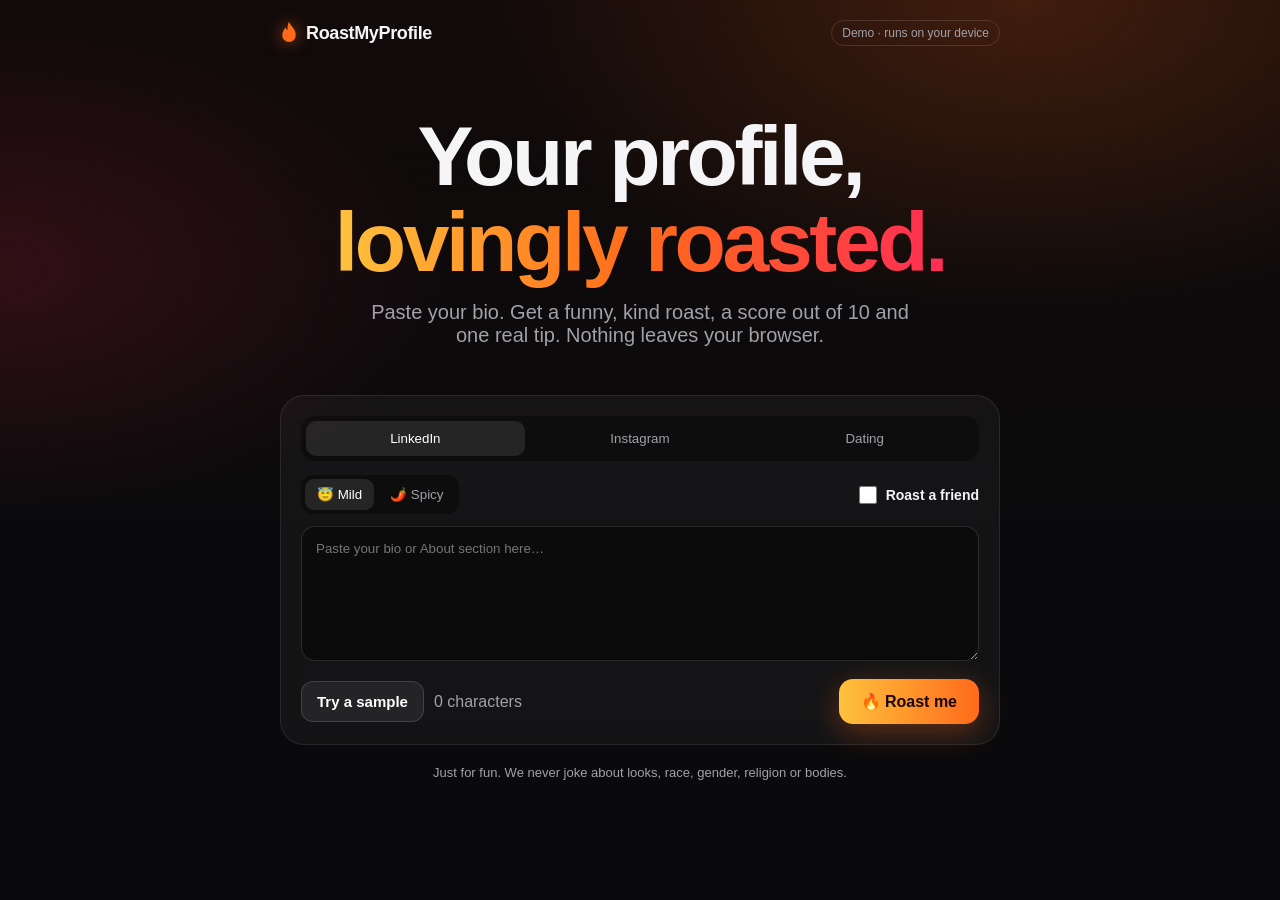
==== index.html @ ace3ea8f "RoastMyProfile demo" ====
<!doctype html><html lang="en"><head><meta charset="utf-8"><meta name="viewport" content="width=device-width,initial-scale=1">
<title>RoastMyProfile — a funny, kind roast of your profile</title>
<meta name="description" content="Paste your LinkedIn, Instagram or dating bio. Get a funny-but-kind roast, a score and one real tip.">
<meta name="theme-color" content="#0a0a0c">
<link rel="canonical" href="https://mxhoaib.github.io/roastmyprofile/">
<meta property="og:type" content="website"><meta property="og:site_name" content="RoastMyProfile">
<meta property="og:title" content="RoastMyProfile: get your bio lovingly roasted 🔥">
<meta property="og:description" content="Paste your LinkedIn, Instagram or dating bio. Get a funny roast, a Savagery score and one real tip.">
<meta property="og:url" content="https://mxhoaib.github.io/roastmyprofile/"><meta property="og:image" content="https://mxhoaib.github.io/roastmyprofile/og-image.png">
<meta property="og:image:width" content="1200"><meta property="og:image:height" content="630"><meta property="og:image:alt" content="RoastMyProfile: your profile, lovingly roasted">
<meta name="twitter:card" content="summary_large_image"><meta name="twitter:title" content="RoastMyProfile: get your bio lovingly roasted 🔥">
<meta name="twitter:description" content="Funny-but-kind roasts of your LinkedIn, Instagram or dating bio."><meta name="twitter:image" content="https://mxhoaib.github.io/roastmyprofile/og-image.png">
<link rel="stylesheet" href="style.css"></head><body>
<div class="bg" aria-hidden="true"></div>
<header class="wrap top"><div class="logo"><svg viewBox="0 0 24 32" class="flame" aria-hidden="true"><path d="M12 1c2 6 9 9 9 18a9 9 0 0 1-18 0c0-5 3-7 4-11 1 3 2 4 3 4 0-4 0-7 2-11z"/></svg>RoastMyProfile</div><span class="pill">Demo · runs on your device</span></header>
<main class="wrap">
<section class="hero"><h1>Your profile,<br><span class="grad">lovingly roasted.</span></h1><p class="sub">Paste your bio. Get a funny, kind roast, a score out of 10 and one real tip. Nothing leaves your browser.</p></section>
<section class="panel" id="app">
<div class="types" role="radiogroup" aria-label="Profile type">
<button role="radio" aria-checked="true" data-type="linkedin" class="on">LinkedIn</button>
<button role="radio" aria-checked="false" data-type="instagram">Instagram</button>
<button role="radio" aria-checked="false" data-type="dating">Dating</button></div>
<div class="opts"><div class="seg" role="radiogroup" aria-label="Heat level"><button role="radio" aria-checked="true" data-heat="mild" class="on">😇 Mild</button><button role="radio" aria-checked="false" data-heat="spicy">🌶️ Spicy</button></div>
<label class="friend"><input type="checkbox" id="friend"> Roast a friend</label></div>
<p id="friendnote" class="muted small" hidden>Paste your friend's bio, roast it, then send them the link. It opens with their roast.</p>
<label for="txt" class="sr">Profile text</label>
<textarea id="txt" rows="7" placeholder="Paste your bio or About section here…"></textarea>
<div class="row"><button id="sample" class="ghost">Try a sample</button><span id="count" class="muted">0 characters</span><button id="go" class="cta">🔥 Roast me</button></div>
</section>
<section id="out" class="panel result" hidden aria-live="polite">
<div class="scorebox"><div class="score"><span id="score">0</span><small>/10</small></div><div id="verdict" class="verdict"></div></div>
<ol id="lines" class="lines"></ol>
<div class="tip"><b>One real tip:</b> <span id="tip"></span></div>
<a class="cta fix" id="fix" href="https://paypal.me/imshoi/5USD" target="_blank" rel="noopener">✨ Fix it for $5</a>
<div class="seg sizes" role="radiogroup" aria-label="Card size"><button role="radio" aria-checked="true" data-size="4x5" class="on">4:5</button><button role="radio" aria-checked="false" data-size="9x16">9:16 Story</button><button role="radio" aria-checked="false" data-size="1x1">1:1</button></div>
<canvas id="card" width="1080" height="1350" aria-label="Share card preview"></canvas>
<div class="row wrapr"><button id="dl" class="ghost">⬇ Download card</button><button id="share" class="ghost">📤 Share</button><button id="link" class="ghost">🔗 Copy link</button><button id="copy" class="ghost">Copy text</button>
<a id="wa" class="ghost" target="_blank" rel="noopener" href="#">WhatsApp</a><a id="x" class="ghost" target="_blank" rel="noopener" href="#">X</a><button id="tt" class="ghost">TikTok</button><button id="ig" class="ghost">IG Story</button><button id="again" class="ghost">🔁 Roast again</button></div>
<a class="cta upsell" href="https://paypal.me/imshoi" target="_blank" rel="noopener">Get the polished rewrite →</a>
<p class="muted small" id="toast" role="status"></p>
</section>
</main>
<footer class="wrap muted small">Just for fun. We never joke about looks, race, gender, religion or bodies.</footer>
<script src="engine.js"></script><script src="app.js"></script></body></html>
---- style.css ----
:root{--o:#ff6a1a;--y:#ffc23d;--r:#ff2d55;--t:#f5f5f7;--m:#a1a1aa}
*{box-sizing:border-box}html{-webkit-text-size-adjust:100%}
body{margin:0;font-family:-apple-system,BlinkMacSystemFont,"SF Pro Display","Segoe UI",Roboto,Helvetica,Arial,sans-serif;color:var(--t);background:#0a0a0c;overflow-x:hidden}
.bg{position:fixed;inset:0;z-index:-1;background:radial-gradient(60% 50% at 80% 0%,#ff6a1a33,transparent 70%),radial-gradient(50% 40% at 0% 30%,#ff2d5526,transparent 70%),linear-gradient(180deg,#120a0a,#0a0a0c 60%)}
.wrap{max-width:760px;margin:0 auto;padding:0 20px}
.top{display:flex;justify-content:space-between;align-items:center;padding-top:20px;padding-bottom:20px}
.logo{display:flex;gap:8px;align-items:center;font-weight:800;letter-spacing:-.02em;font-size:18px}
.flame{width:18px;height:24px;fill:url(#g);fill:var(--o);filter:drop-shadow(0 0 8px #ff6a1a99);animation:flick 1.6s ease-in-out infinite alternate;transform-origin:bottom}
@keyframes flick{to{transform:scaleY(1.08) rotate(2deg)}}
.pill{font-size:12px;color:var(--m);border:1px solid #ffffff22;border-radius:99px;padding:5px 10px}
.hero{padding:48px 0 28px;text-align:center;animation:up .7s ease both}
h1{font-size:clamp(40px,9vw,84px);line-height:1.02;letter-spacing:-.04em;margin:0 0 16px;font-weight:800}
.grad{background:linear-gradient(90deg,var(--y),var(--o),var(--r));-webkit-background-clip:text;background-clip:text;color:transparent}
.sub{color:var(--m);font-size:clamp(16px,2.4vw,20px);max-width:540px;margin:0 auto}
.panel{background:#ffffff0b;border:1px solid #ffffff17;border-radius:24px;padding:20px;margin:20px 0;backdrop-filter:blur(12px);animation:up .7s .1s ease both}
@keyframes up{from{opacity:0;transform:translateY(16px)}}
.types{display:grid;grid-template-columns:repeat(3,1fr);gap:6px;background:#00000055;padding:5px;border-radius:14px;margin-bottom:14px}
.types button{border:0;background:none;color:var(--m);padding:10px;border-radius:10px;font:600 15px inherit;font-family:inherit;cursor:pointer;transition:.2s}
.types .on{background:#ffffff1a;color:#fff}
textarea{width:100%;background:#00000066;border:1px solid #ffffff1f;border-radius:14px;color:#fff;padding:14px;font:16px/1.5 inherit;font-family:inherit;resize:vertical}
textarea:focus{outline:2px solid var(--o);outline-offset:1px}
.row{display:flex;gap:10px;align-items:center;margin-top:14px;flex-wrap:wrap}.row .muted{flex:1}
button,.cta{font-family:inherit;cursor:pointer}
.ghost{background:#ffffff12;color:#fff;border:1px solid #ffffff22;border-radius:12px;padding:11px 15px;font-weight:600;font-size:15px}
.ghost:hover{background:#ffffff22}
.cta{border:0;border-radius:14px;padding:13px 22px;font-weight:800;font-size:16px;color:#1a0800;background:linear-gradient(90deg,var(--y),var(--o));box-shadow:0 8px 30px #ff6a1a55;transition:transform .15s;text-decoration:none;display:inline-block;text-align:center}
.cta:hover{transform:translateY(-2px)}
.muted{color:var(--m)}.small{font-size:13px}
.sr{position:absolute;width:1px;height:1px;overflow:hidden;clip:rect(0 0 0 0)}
.scorebox{display:flex;gap:16px;align-items:center}
.score{font-size:64px;font-weight:800;letter-spacing:-.04em;background:linear-gradient(180deg,var(--y),var(--r));-webkit-background-clip:text;background-clip:text;color:transparent}
.score small{font-size:24px}.verdict{font-weight:700;font-size:20px}
.lines{padding-left:22px;font-size:18px;line-height:1.5}.lines li{margin:10px 0;opacity:0;animation:pop .5s ease forwards}
@keyframes pop{from{opacity:0;transform:translateY(12px)}to{opacity:1;transform:none}}
.tip{background:#ffc23d14;border:1px solid #ffc23d44;border-radius:14px;padding:14px}
canvas{width:100%;max-width:360px;display:block;margin:20px auto 0;border-radius:16px;box-shadow:0 20px 60px #000a}
.upsell{display:block;margin-top:16px;font-size:18px}
footer{padding:20px 20px 40px;text-align:center}
@media (prefers-reduced-motion:reduce){*,*::before,*::after{animation:none!important;transition:none!important}.lines li{opacity:1}}

.opts{display:flex;justify-content:space-between;align-items:center;gap:10px;margin-bottom:12px;flex-wrap:wrap}
.seg{display:inline-flex;gap:4px;background:#00000055;padding:4px;border-radius:12px}
.seg button{border:0;background:none;color:var(--m);padding:8px 12px;border-radius:9px;font:600 14px inherit;font-family:inherit}
.seg .on{background:#ffffff1a;color:#fff}
.friend{font-weight:600;font-size:14px;display:flex;gap:6px;align-items:center;cursor:pointer}
.friend input{accent-color:var(--o);width:18px;height:18px}
a.ghost{text-decoration:none;display:inline-block}
.fix{display:block;margin:14px 0 0;background:linear-gradient(90deg,#fff,#ffd9b0)}
.sizes{display:flex;justify-content:center;margin:18px auto 0;width:max-content;max-width:100%}
canvas.s9x16{max-width:280px}
#friendbanner{background:#ff6a1a22;border:1px solid #ff6a1a55;border-radius:14px;padding:12px;margin-bottom:12px;font-weight:600}
.lines li,.tip{overflow-wrap:anywhere}
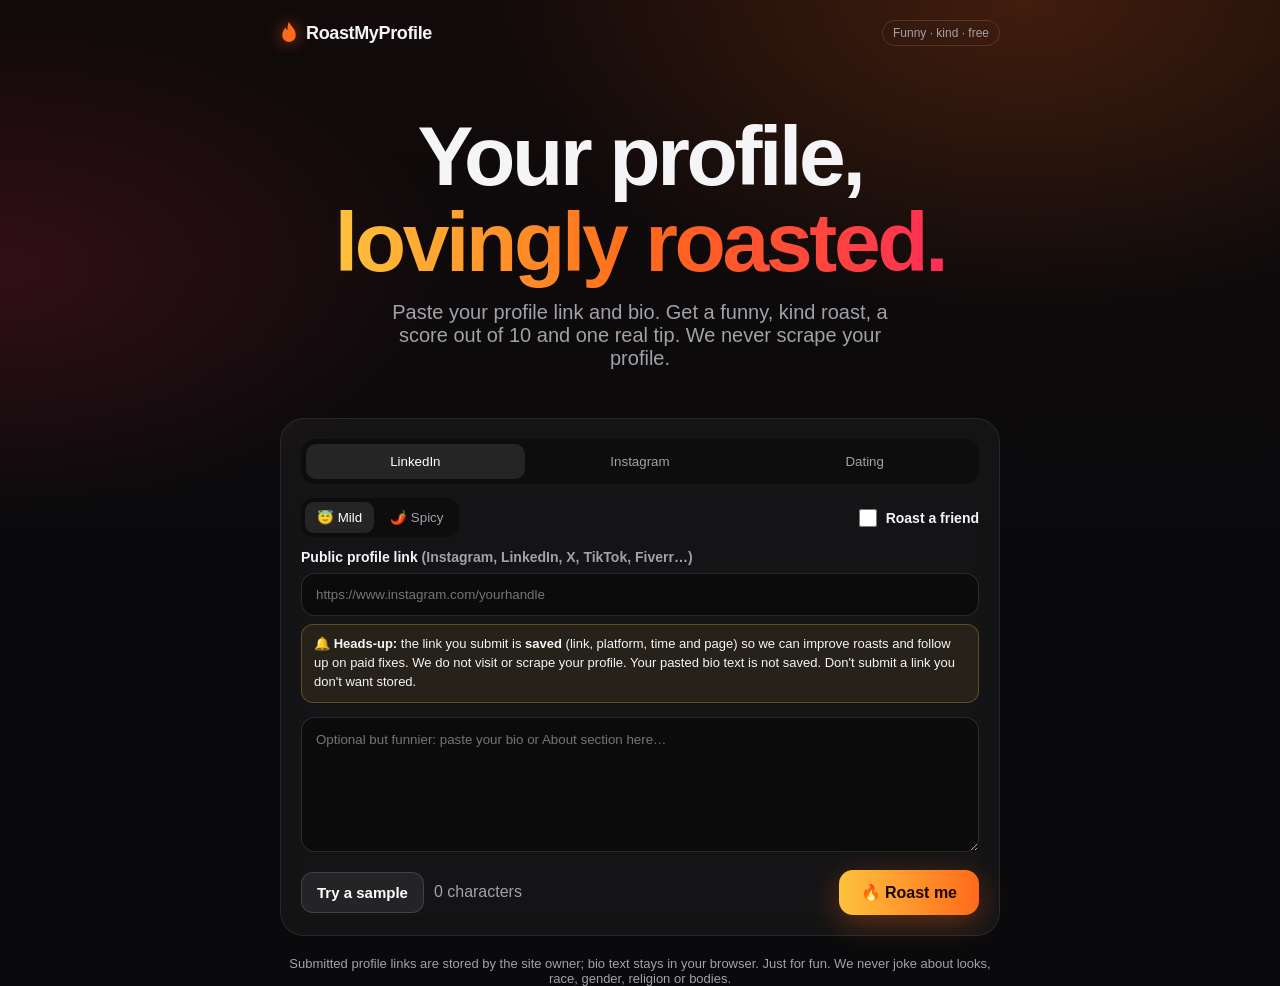
==== commit 249d9a0f: "Profile URL field with saved-link notice, URL-based roasts, configurable link collection (empty), Go" ====
--- a/index.html
+++ b/index.html
@@ -12,9 +12,9 @@
 <meta name="twitter:description" content="Funny-but-kind roasts of your LinkedIn, Instagram or dating bio."><meta name="twitter:image" content="https://mxhoaib.github.io/roastmyprofile/og-image.png">
 <link rel="stylesheet" href="style.css"></head><body>
 <div class="bg" aria-hidden="true"></div>
-<header class="wrap top"><div class="logo"><svg viewBox="0 0 24 32" class="flame" aria-hidden="true"><path d="M12 1c2 6 9 9 9 18a9 9 0 0 1-18 0c0-5 3-7 4-11 1 3 2 4 3 4 0-4 0-7 2-11z"/></svg>RoastMyProfile</div><span class="pill">Demo · runs on your device</span></header>
+<header class="wrap top"><div class="logo"><svg viewBox="0 0 24 32" class="flame" aria-hidden="true"><path d="M12 1c2 6 9 9 9 18a9 9 0 0 1-18 0c0-5 3-7 4-11 1 3 2 4 3 4 0-4 0-7 2-11z"/></svg>RoastMyProfile</div><span class="pill">Funny · kind · free</span></header>
 <main class="wrap">
-<section class="hero"><h1>Your profile,<br><span class="grad">lovingly roasted.</span></h1><p class="sub">Paste your bio. Get a funny, kind roast, a score out of 10 and one real tip. Nothing leaves your browser.</p></section>
+<section class="hero"><h1>Your profile,<br><span class="grad">lovingly roasted.</span></h1><p class="sub">Paste your profile link and bio. Get a funny, kind roast, a score out of 10 and one real tip. We never scrape your profile.</p></section>
 <section class="panel" id="app">
 <div class="types" role="radiogroup" aria-label="Profile type">
 <button role="radio" aria-checked="true" data-type="linkedin" class="on">LinkedIn</button>
@@ -23,22 +23,30 @@
 <div class="opts"><div class="seg" role="radiogroup" aria-label="Heat level"><button role="radio" aria-checked="true" data-heat="mild" class="on">😇 Mild</button><button role="radio" aria-checked="false" data-heat="spicy">🌶️ Spicy</button></div>
 <label class="friend"><input type="checkbox" id="friend"> Roast a friend</label></div>
 <p id="friendnote" class="muted small" hidden>Paste your friend's bio, roast it, then send them the link. It opens with their roast.</p>
+<label for="purl" class="urllbl">Public profile link <span class="muted">(Instagram, LinkedIn, X, TikTok, Fiverr…)</span></label>
+<input type="url" id="purl" inputmode="url" maxlength="300" placeholder="https://www.instagram.com/yourhandle" autocomplete="url">
+<p class="notice small" id="urlnotice">🔔 <b>Heads-up:</b> the link you submit is <b>saved</b> (link, platform, time and page) so we can improve roasts and follow up on paid fixes. We do not visit or scrape your profile. Your pasted bio text is not saved. Don't submit a link you don't want stored.</p>
 <label for="txt" class="sr">Profile text</label>
-<textarea id="txt" rows="7" placeholder="Paste your bio or About section here…"></textarea>
+<textarea id="txt" rows="7" placeholder="Optional but funnier: paste your bio or About section here…"></textarea>
 <div class="row"><button id="sample" class="ghost">Try a sample</button><span id="count" class="muted">0 characters</span><button id="go" class="cta">🔥 Roast me</button></div>
 </section>
 <section id="out" class="panel result" hidden aria-live="polite">
 <div class="scorebox"><div class="score"><span id="score">0</span><small>/10</small></div><div id="verdict" class="verdict"></div></div>
 <ol id="lines" class="lines"></ol>
 <div class="tip"><b>One real tip:</b> <span id="tip"></span></div>
-<a class="cta fix" id="fix" href="https://paypal.me/imshoi/5USD" target="_blank" rel="noopener">✨ Fix it for $5</a>
+<a class="cta fix" id="fix" href="pay/?item=fix5" target="_blank" rel="noopener">✨ Fix it for $5 · Pay with PayPal</a>
 <div class="seg sizes" role="radiogroup" aria-label="Card size"><button role="radio" aria-checked="true" data-size="4x5" class="on">4:5</button><button role="radio" aria-checked="false" data-size="9x16">9:16 Story</button><button role="radio" aria-checked="false" data-size="1x1">1:1</button></div>
 <canvas id="card" width="1080" height="1350" aria-label="Share card preview"></canvas>
 <div class="row wrapr"><button id="dl" class="ghost">⬇ Download card</button><button id="share" class="ghost">📤 Share</button><button id="link" class="ghost">🔗 Copy link</button><button id="copy" class="ghost">Copy text</button>
-<a id="wa" class="ghost" target="_blank" rel="noopener" href="#">WhatsApp</a><a id="x" class="ghost" target="_blank" rel="noopener" href="#">X</a><button id="tt" class="ghost">TikTok</button><button id="ig" class="ghost">IG Story</button><button id="again" class="ghost">🔁 Roast again</button></div>
-<a class="cta upsell" href="https://paypal.me/imshoi" target="_blank" rel="noopener">Get the polished rewrite →</a>
+<a id="x" class="ghost" target="_blank" rel="noopener" href="#">X</a><button id="tt" class="ghost">TikTok</button><button id="ig" class="ghost">IG Story</button><button id="again" class="ghost">🔁 Roast again</button></div>
+<a class="cta upsell" href="pay/?item=rewrite" target="_blank" rel="noopener">Pay with PayPal · Polished rewrite $15 →</a>
 <p class="muted small" id="toast" role="status"></p>
 </section>
 </main>
-<footer class="wrap muted small">Just for fun. We never joke about looks, race, gender, religion or bodies.</footer>
-<script src="engine.js"></script><script src="app.js"></script></body></html>
+<footer class="wrap muted small">Submitted profile links are stored by the site owner; bio text stays in your browser. Just for fun. We never joke about looks, race, gender, religion or bodies.</footer>
+<script src="config.js"></script><script src="engine.js"></script><script src="app.js"></script><!-- GoatCounter: privacy-friendly analytics with no cookies. OFF until configured: put your code in place of YOURCODE and uncomment. See ANALYTICS_SETUP.md.
+<script data-goatcounter="https://YOURCODE.goatcounter.com/count" async src="//gc.zgo.at/count.js"></script>
+-->
+<script>/* Records pay/download clicks as GoatCounter events; does nothing unless GoatCounter is loaded. */
+document.addEventListener('click',function(e){var el=e.target.closest&&e.target.closest('a,button');if(!el||!window.goatcounter||!window.goatcounter.count)return;var h=el.getAttribute('href')||'',id=el.id||'',t=(el.textContent||'').trim().slice(0,40),m=h.match(/pay\/\?item=([\w-]+)/),ev=null;if(m)ev='pay-'+m[1];else if(el.hasAttribute('download')||/^(dl|svg|png|dxf|download)/i.test(id)||/download/i.test(t))ev='download-'+(id||t.toLowerCase().replace(/\W+/g,'-'));if(ev)window.goatcounter.count({path:(location.pathname.split('/')[1]||'root')+'/'+ev,title:t,event:true})},true);</script>
+</body></html>
--- a/style.css
+++ b/style.css
@@ -50,3 +50,6 @@
 canvas.s9x16{max-width:280px}
 #friendbanner{background:#ff6a1a22;border:1px solid #ff6a1a55;border-radius:14px;padding:12px;margin-bottom:12px;font-weight:600}
 .lines li,.tip{overflow-wrap:anywhere}
+
+[hidden]{display:none!important}
+#purl{width:100%;background:#00000066;border:1px solid #ffffff1f;border-radius:14px;color:#fff;padding:13px 14px;font:16px inherit;font-family:inherit;margin-bottom:8px}#purl:focus{outline:2px solid var(--o);outline-offset:1px}.urllbl{display:block;font-weight:600;font-size:14px;margin:4px 0 8px}.notice{background:#ffc23d14;border:1px solid #ffc23d44;border-radius:12px;padding:10px 12px;margin:0 0 14px;color:#f5f5f7;line-height:1.45}
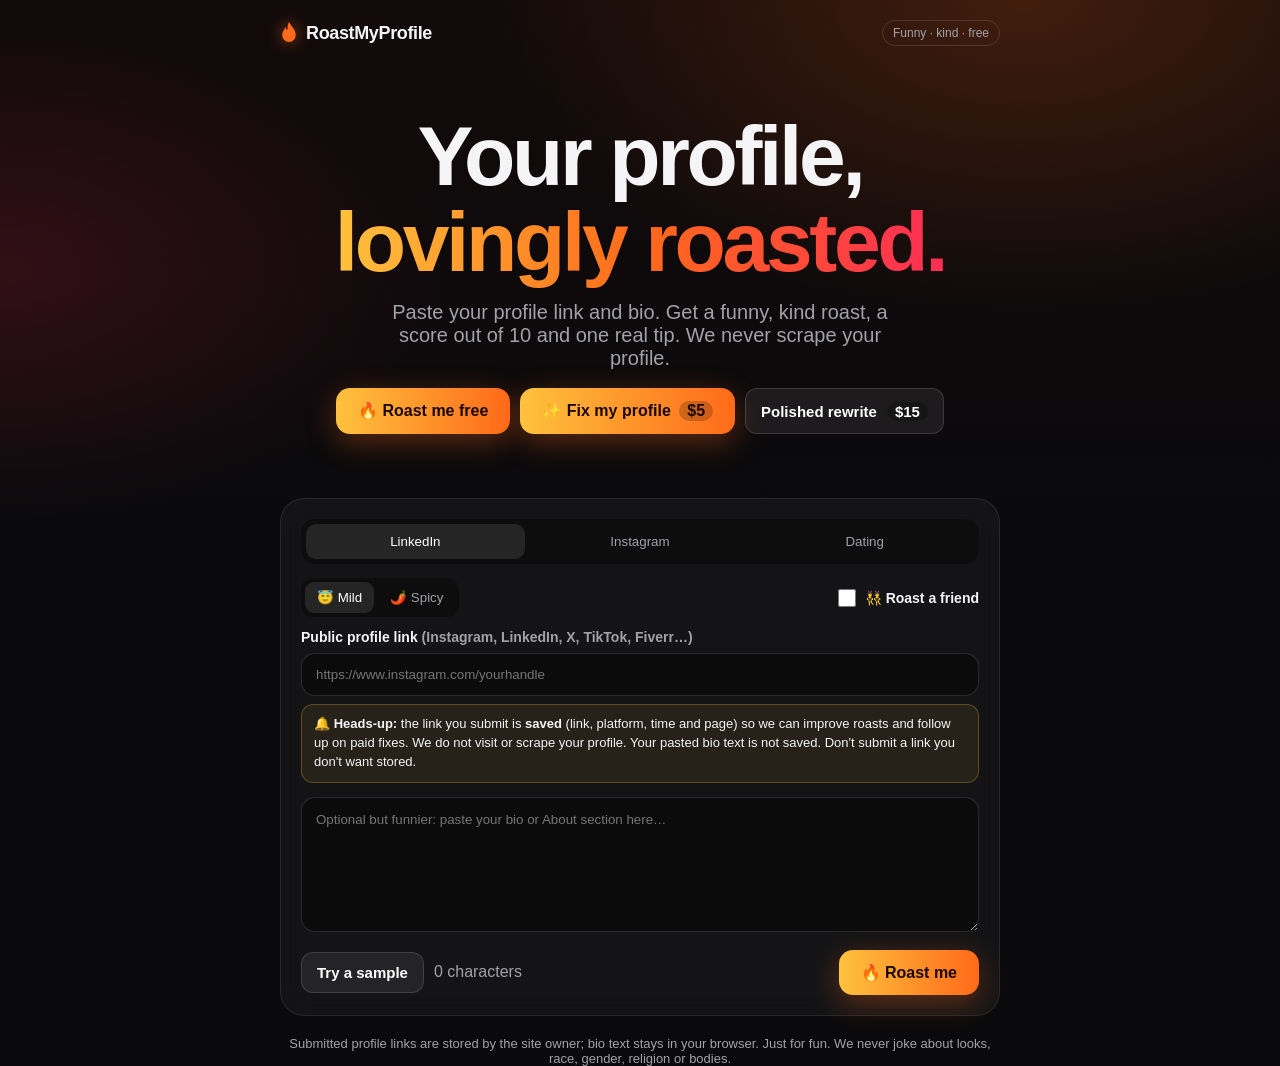
==== commit c29f5b7e: "Add viral growth hooks: share cards, challenge links, local best scores, visible pay CTAs, OG image" ====
--- a/index.html
+++ b/index.html
@@ -14,15 +14,15 @@
 <div class="bg" aria-hidden="true"></div>
 <header class="wrap top"><div class="logo"><svg viewBox="0 0 24 32" class="flame" aria-hidden="true"><path d="M12 1c2 6 9 9 9 18a9 9 0 0 1-18 0c0-5 3-7 4-11 1 3 2 4 3 4 0-4 0-7 2-11z"/></svg>RoastMyProfile</div><span class="pill">Funny · kind · free</span></header>
 <main class="wrap">
-<section class="hero"><h1>Your profile,<br><span class="grad">lovingly roasted.</span></h1><p class="sub">Paste your profile link and bio. Get a funny, kind roast, a score out of 10 and one real tip. We never scrape your profile.</p></section>
+<section class="hero"><h1>Your profile,<br><span class="grad">lovingly roasted.</span></h1><p class="sub">Paste your profile link and bio. Get a funny, kind roast, a score out of 10 and one real tip. We never scrape your profile.</p><p class="heroctas"><a class="cta" href="#app">🔥 Roast me free</a><a class="cta heropay" href="pay/?item=fix5" target="_blank" rel="noopener">✨ Fix my profile <span class="price">$5</span></a><a class="ghost heropay2" href="pay/?item=rewrite" target="_blank" rel="noopener">Polished rewrite <span class="price">$15</span></a></p><p id="stats" class="muted small stats" hidden></p></section>
 <section class="panel" id="app">
 <div class="types" role="radiogroup" aria-label="Profile type">
 <button role="radio" aria-checked="true" data-type="linkedin" class="on">LinkedIn</button>
 <button role="radio" aria-checked="false" data-type="instagram">Instagram</button>
 <button role="radio" aria-checked="false" data-type="dating">Dating</button></div>
 <div class="opts"><div class="seg" role="radiogroup" aria-label="Heat level"><button role="radio" aria-checked="true" data-heat="mild" class="on">😇 Mild</button><button role="radio" aria-checked="false" data-heat="spicy">🌶️ Spicy</button></div>
-<label class="friend"><input type="checkbox" id="friend"> Roast a friend</label></div>
-<p id="friendnote" class="muted small" hidden>Paste your friend's bio, roast it, then send them the link. It opens with their roast.</p>
+<label class="friend"><input type="checkbox" id="friend" data-ev="roast-a-friend-toggle"> 👯 Roast a friend</label></div>
+<p id="friendnote" class="muted small" hidden>Paste your friend's public profile link (and their bio if you have it), roast it, then send them the roast link. It opens straight to their roast with a “Roast them back” button.</p>
 <label for="purl" class="urllbl">Public profile link <span class="muted">(Instagram, LinkedIn, X, TikTok, Fiverr…)</span></label>
 <input type="url" id="purl" inputmode="url" maxlength="300" placeholder="https://www.instagram.com/yourhandle" autocomplete="url">
 <p class="notice small" id="urlnotice">🔔 <b>Heads-up:</b> the link you submit is <b>saved</b> (link, platform, time and page) so we can improve roasts and follow up on paid fixes. We do not visit or scrape your profile. Your pasted bio text is not saved. Don't submit a link you don't want stored.</p>
@@ -35,18 +35,19 @@
 <ol id="lines" class="lines"></ol>
 <div class="tip"><b>One real tip:</b> <span id="tip"></span></div>
 <a class="cta fix" id="fix" href="pay/?item=fix5" target="_blank" rel="noopener">✨ Fix it for $5 · Pay with PayPal</a>
-<div class="seg sizes" role="radiogroup" aria-label="Card size"><button role="radio" aria-checked="true" data-size="4x5" class="on">4:5</button><button role="radio" aria-checked="false" data-size="9x16">9:16 Story</button><button role="radio" aria-checked="false" data-size="1x1">1:1</button></div>
+<div class="seg sizes" role="radiogroup" aria-label="Card size"><button role="radio" aria-checked="true" data-size="4x5" class="on">4:5</button><button role="radio" aria-checked="false" data-size="9x16">9:16 Story</button><button role="radio" aria-checked="false" data-size="1x1">1:1</button><button role="radio" aria-checked="false" data-size="wide">1200×630</button></div>
 <canvas id="card" width="1080" height="1350" aria-label="Share card preview"></canvas>
-<div class="row wrapr"><button id="dl" class="ghost">⬇ Download card</button><button id="share" class="ghost">📤 Share</button><button id="link" class="ghost">🔗 Copy link</button><button id="copy" class="ghost">Copy text</button>
-<a id="x" class="ghost" target="_blank" rel="noopener" href="#">X</a><button id="tt" class="ghost">TikTok</button><button id="ig" class="ghost">IG Story</button><button id="again" class="ghost">🔁 Roast again</button></div>
+<div class="row wrapr"><button id="dl" class="ghost">⬇ Download card</button><button id="share" class="ghost" data-ev="share-native">📤 Share</button><button id="link" class="ghost" data-ev="share-copy-link">🔗 Copy roast link</button><button id="copy" class="ghost">Copy text</button>
+<a id="x" class="ghost" target="_blank" rel="noopener" href="#" data-ev="share-x">X</a><a id="fb" class="ghost" target="_blank" rel="noopener" href="#" data-ev="share-facebook">Facebook</a><a id="li" class="ghost" target="_blank" rel="noopener" href="#" data-ev="share-linkedin">LinkedIn</a><a id="rd" class="ghost" target="_blank" rel="noopener" href="#" data-ev="share-reddit">Reddit</a><button id="tt" class="ghost" data-ev="share-tiktok">TikTok</button><button id="ig" class="ghost" data-ev="share-ig-story">IG Story</button><button id="again" class="ghost">🔁 Roast again</button></div>
 <a class="cta upsell" href="pay/?item=rewrite" target="_blank" rel="noopener">Pay with PayPal · Polished rewrite $15 →</a>
+<div class="friendbox"><b>👯 Roast a friend next</b><p class="muted small">Paste their public profile link. You'll get a roast link to send them. Like any submitted link, it is saved (see the notice above).</p><div class="row"><input type="url" id="furl" inputmode="url" maxlength="300" placeholder="https://www.linkedin.com/in/yourfriend" aria-label="Friend's profile link"><button id="froast" class="cta" data-ev="roast-a-friend">🔥 Roast my friend</button></div></div>
+<div id="board" class="boardbox"></div>
+<div class="submitbox"><label for="nick" class="small">Nickname for score submission (optional)</label><div class="row"><input id="nick" maxlength="24" placeholder="e.g. BuzzwordQueen" autocomplete="nickname"><button id="submit" class="ghost" data-ev="leaderboard-submit">📮 Submit my score</button></div><p class="muted small">Optional. Sends your nickname, score, profile type, and profile link (if you entered one) to the site owner. There is no public leaderboard yet.</p></div>
 <p class="muted small" id="toast" role="status"></p>
 </section>
 </main>
 <footer class="wrap muted small">Submitted profile links are stored by the site owner; bio text stays in your browser. Just for fun. We never joke about looks, race, gender, religion or bodies.</footer>
-<script src="config.js"></script><script src="engine.js"></script><script src="app.js"></script><!-- GoatCounter: privacy-friendly analytics with no cookies. OFF until configured: put your code in place of YOURCODE and uncomment. See ANALYTICS_SETUP.md.
-<script data-goatcounter="https://YOURCODE.goatcounter.com/count" async src="//gc.zgo.at/count.js"></script>
--->
+<script src="config.js"></script><script src="engine.js"></script><script src="viral.js"></script><script src="app.js"></script><script data-goatcounter="https://d3dddsites.goatcounter.com/count" async src="//gc.zgo.at/count.js"></script>
 <script>/* Records pay/download clicks as GoatCounter events; does nothing unless GoatCounter is loaded. */
 document.addEventListener('click',function(e){var el=e.target.closest&&e.target.closest('a,button');if(!el||!window.goatcounter||!window.goatcounter.count)return;var h=el.getAttribute('href')||'',id=el.id||'',t=(el.textContent||'').trim().slice(0,40),m=h.match(/pay\/\?item=([\w-]+)/),ev=null;if(m)ev='pay-'+m[1];else if(el.hasAttribute('download')||/^(dl|svg|png|dxf|download)/i.test(id)||/download/i.test(t))ev='download-'+(id||t.toLowerCase().replace(/\W+/g,'-'));if(ev)window.goatcounter.count({path:(location.pathname.split('/')[1]||'root')+'/'+ev,title:t,event:true})},true);</script>
 </body></html>
--- a/style.css
+++ b/style.css
@@ -53,3 +53,7 @@
 
 [hidden]{display:none!important}
 #purl{width:100%;background:#00000066;border:1px solid #ffffff1f;border-radius:14px;color:#fff;padding:13px 14px;font:16px inherit;font-family:inherit;margin-bottom:8px}#purl:focus{outline:2px solid var(--o);outline-offset:1px}.urllbl{display:block;font-weight:600;font-size:14px;margin:4px 0 8px}.notice{background:#ffc23d14;border:1px solid #ffc23d44;border-radius:12px;padding:10px 12px;margin:0 0 14px;color:#f5f5f7;line-height:1.45}
+.heroctas{display:flex;gap:10px;flex-wrap:wrap;justify-content:center;margin-top:18px}.heroctas .ghost{display:inline-flex;align-items:center;gap:6px;text-decoration:none}.price{display:inline-block;margin-left:4px;padding:1px 8px;border-radius:99px;background:#0003;font-weight:800}.stats{text-align:center;margin-top:10px}
+.friendbox,.boardbox,.submitbox{margin-top:18px;padding:14px;border:1px solid #ffffff1f;border-radius:16px;background:#ffffff08}.friendbox .row,.submitbox .row{flex-wrap:wrap}.friendbox input,.submitbox input{flex:1 1 220px;min-width:0}
+canvas.swide{max-width:520px}
+#furl,#nick{background:#00000066;border:1px solid #ffffff1f;border-radius:14px;color:#fff;padding:12px 14px;font:16px inherit;font-family:inherit}#furl:focus,#nick:focus{outline:2px solid var(--o);outline-offset:1px}.boardbox ol{margin:8px 0 0;padding-left:22px}
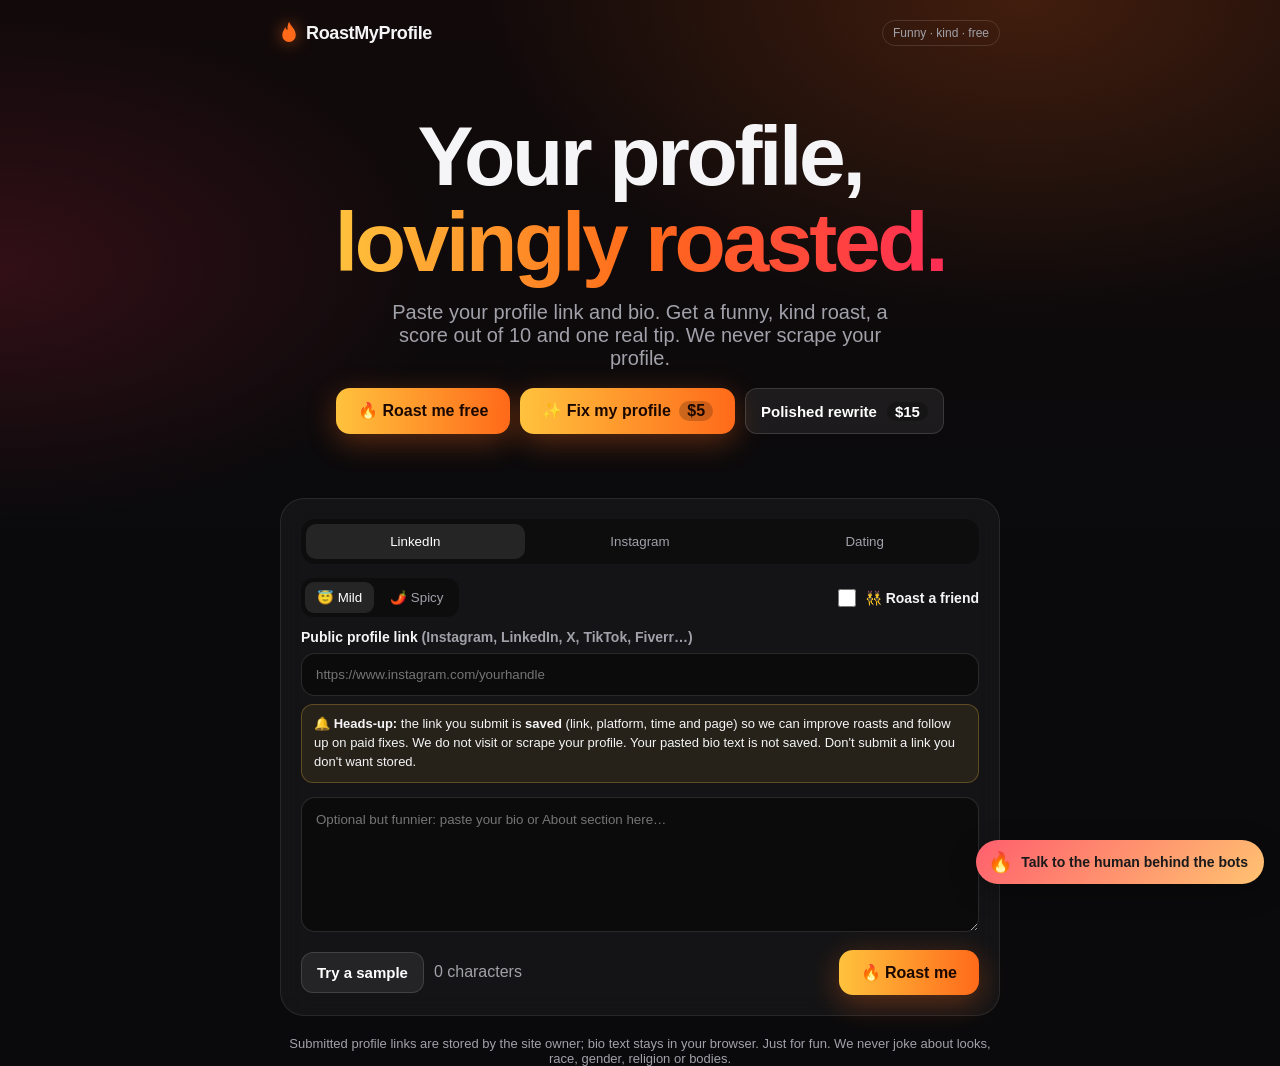
==== commit 5716c0b0: "Add playful email-only Contact me widget" ====
--- a/index.html
+++ b/index.html
@@ -50,4 +50,5 @@
 <script src="config.js"></script><script src="engine.js"></script><script src="viral.js"></script><script src="app.js"></script><script data-goatcounter="https://d3dddsites.goatcounter.com/count" async src="//gc.zgo.at/count.js"></script>
 <script>/* Records pay/download clicks as GoatCounter events; does nothing unless GoatCounter is loaded. */
 document.addEventListener('click',function(e){var el=e.target.closest&&e.target.closest('a,button');if(!el||!window.goatcounter||!window.goatcounter.count)return;var h=el.getAttribute('href')||'',id=el.id||'',t=(el.textContent||'').trim().slice(0,40),m=h.match(/pay\/\?item=([\w-]+)/),ev=null;if(m)ev='pay-'+m[1];else if(el.hasAttribute('download')||/^(dl|svg|png|dxf|download)/i.test(id)||/download/i.test(t))ev='download-'+(id||t.toLowerCase().replace(/\W+/g,'-'));if(ev)window.goatcounter.count({path:(location.pathname.split('/')[1]||'root')+'/'+ev,title:t,event:true})},true);</script>
+<script src="contact.js" data-subject="Roast me in person, please" data-emoji="🔥" data-line="Got roasted and want revenge? Or a collab? Email the human holding the matches." defer></script>
 </body></html>
